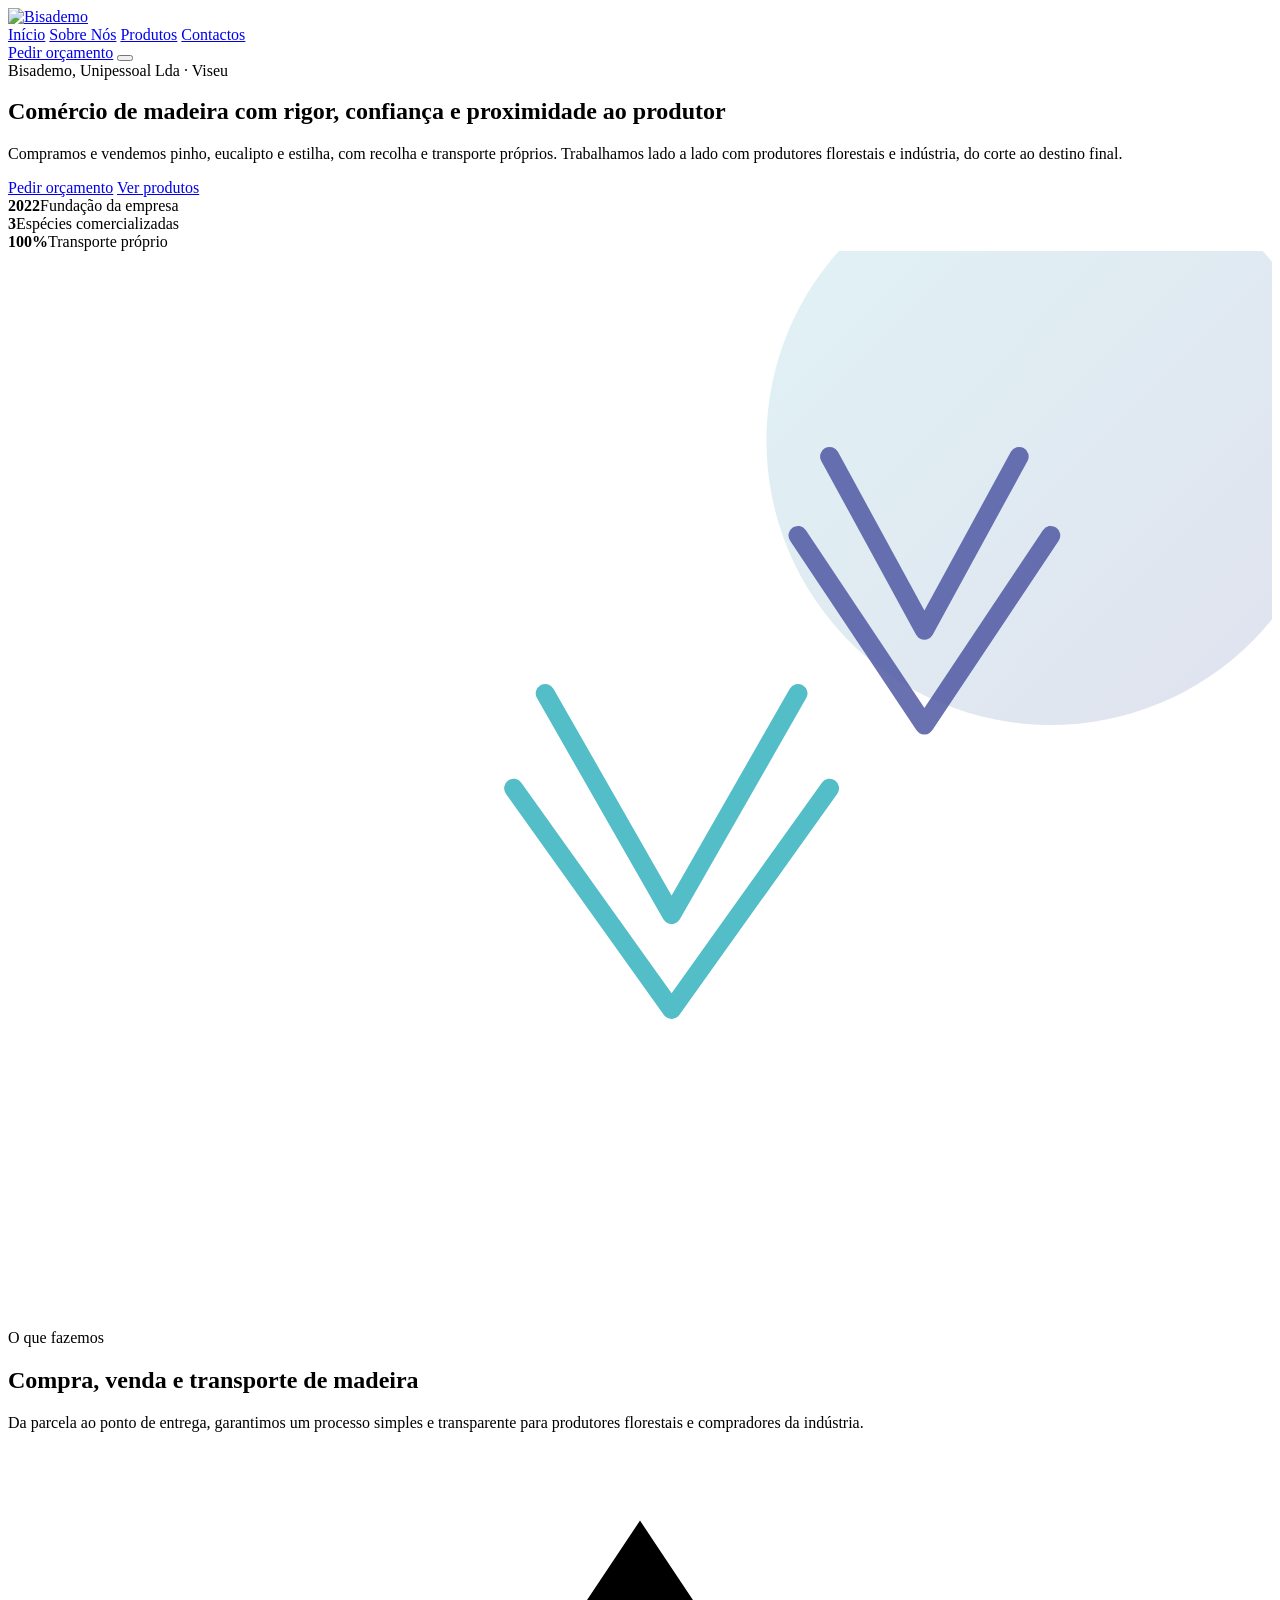
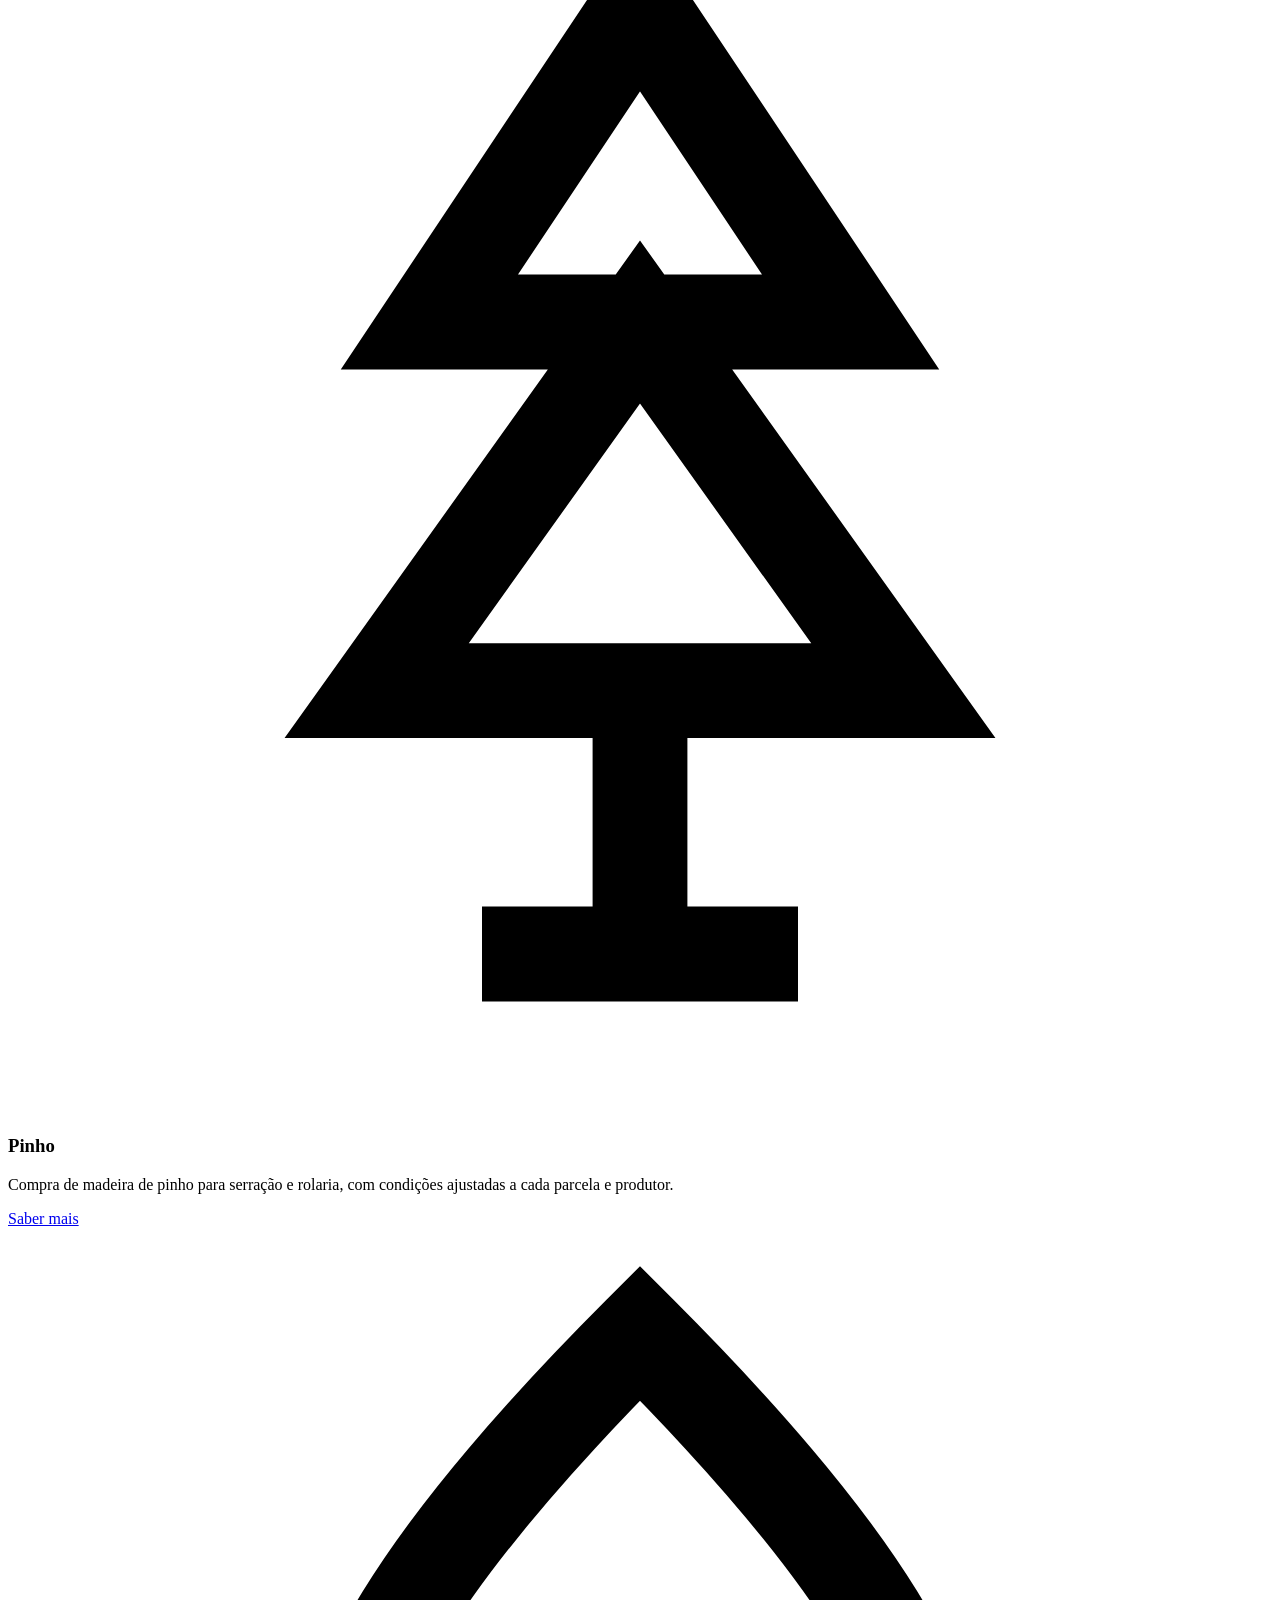
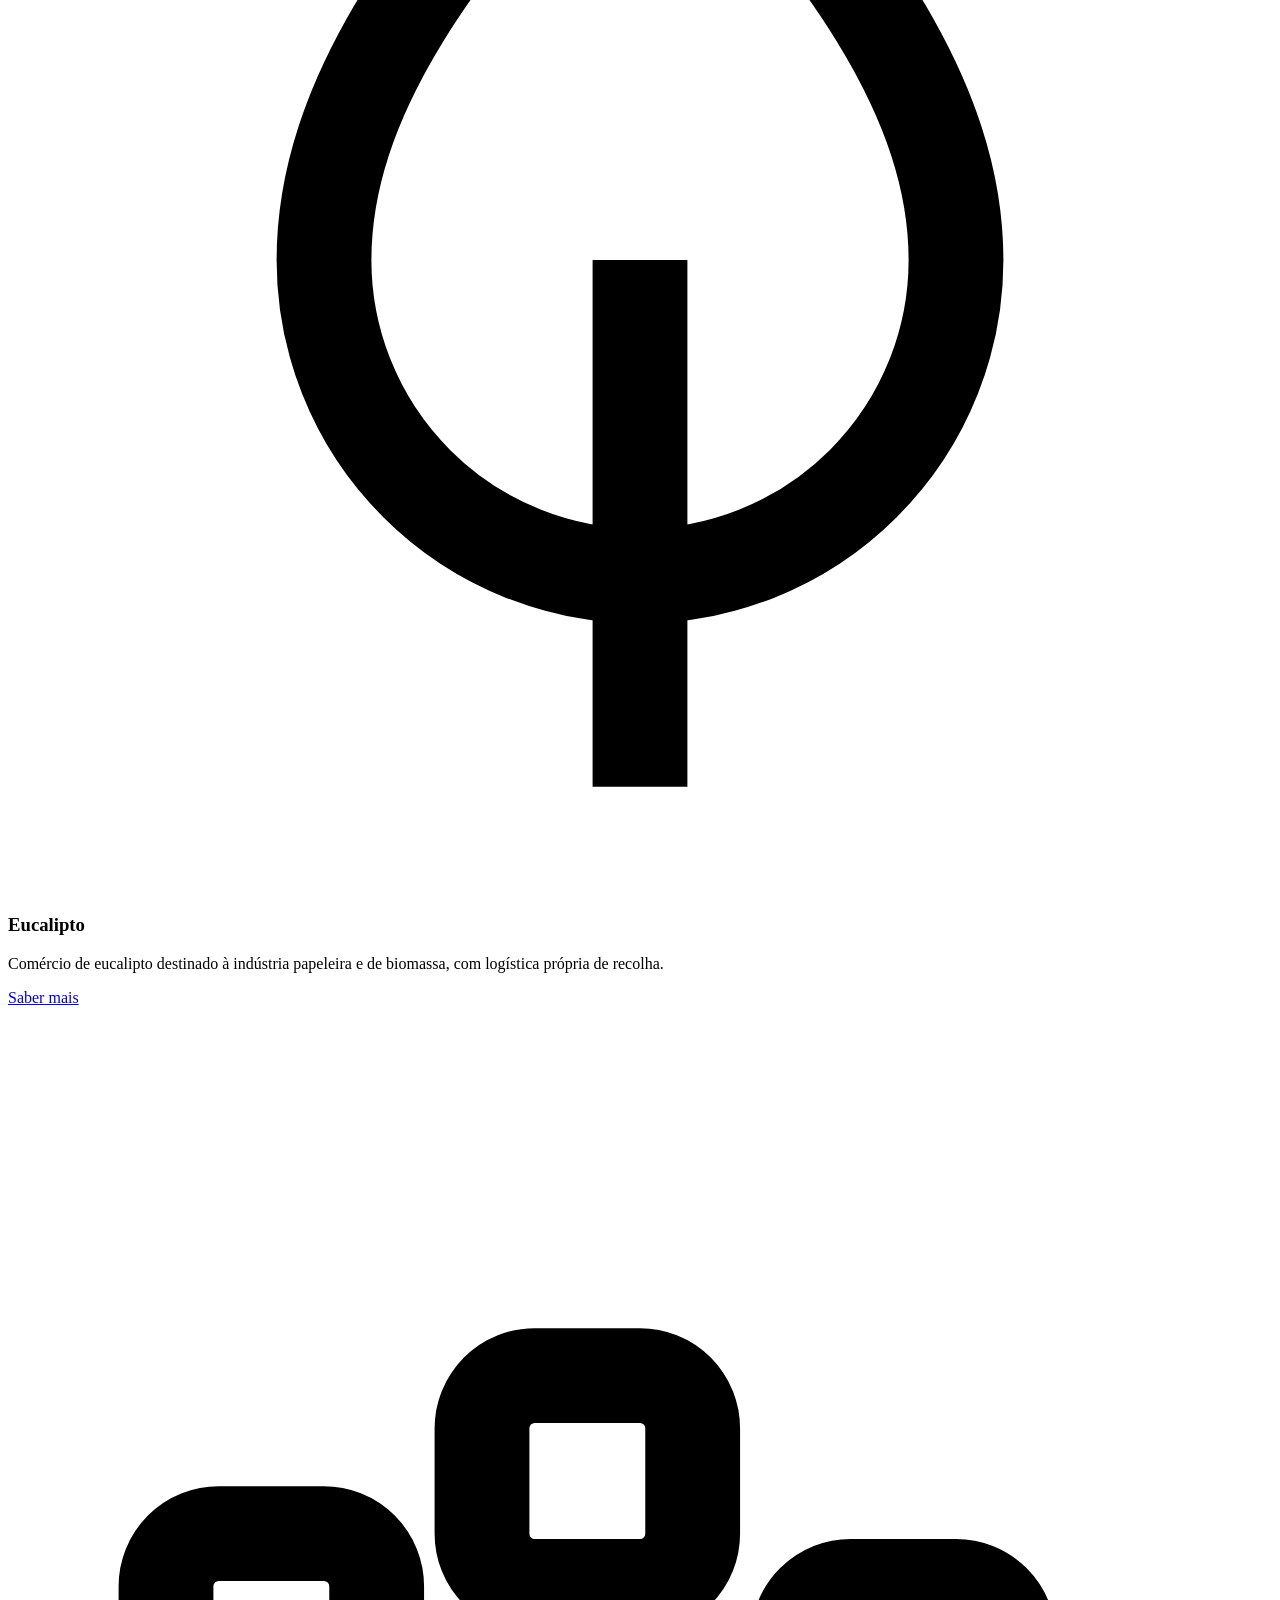
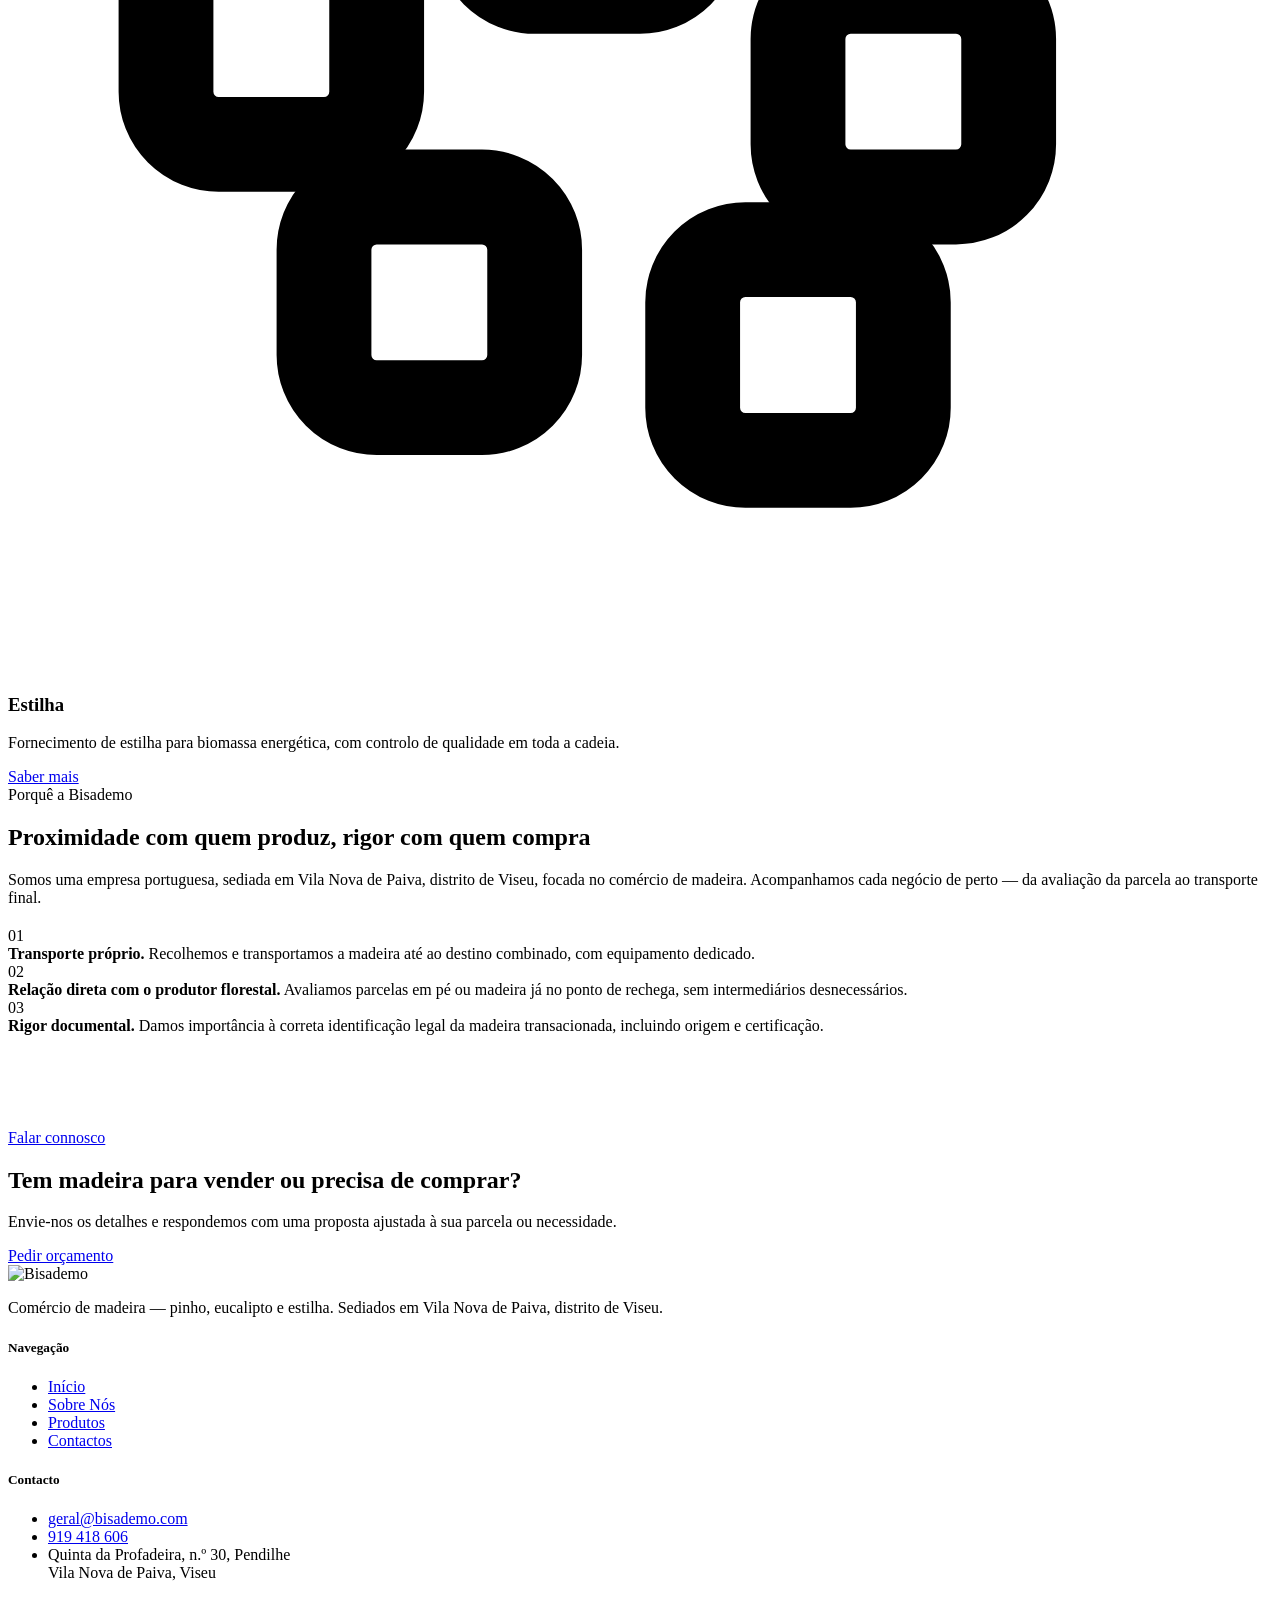
==== index.html @ 95ae955a "Add files via upload" ====
<!DOCTYPE html>
<html lang="pt">
<head>
<meta charset="UTF-8">
<meta name="viewport" content="width=device-width, initial-scale=1.0">
<title>Bisademo — Comércio de Madeira</title>
<meta name="description" content="Bisademo, Unipessoal Lda — comércio de madeira (pinho, eucalipto e estilha) em Viseu, com recolha, transporte e proximidade aos produtores florestais.">
<link rel="icon" type="image/png" href="assets/favicon-32.png">
<link rel="apple-touch-icon" href="assets/favicon-180.png">
<link rel="preconnect" href="https://fonts.googleapis.com">
<link rel="preconnect" href="https://fonts.gstatic.com" crossorigin>
<link href="https://fonts.googleapis.com/css2?family=Inter:wght@400;500;600;700;800&display=swap" rel="stylesheet">
<link rel="stylesheet" href="css/style.css">
</head>
<body>

<header class="site-header">
  <div class="container">
    <a href="index.html" class="brand"><img src="assets/logo.png" alt="Bisademo"></a>
    <nav class="nav-links" id="navLinks">
      <a href="index.html" class="active">Início</a>
      <a href="sobre.html">Sobre Nós</a>
      <a href="produtos.html">Produtos</a>
      <a href="contactos.html">Contactos</a>
    </nav>
    <div class="header-actions">
      <a href="contactos.html" class="btn btn--outline">Pedir orçamento</a>
      <button class="nav-toggle" id="navToggle" aria-label="Abrir menu"><span></span><span></span><span></span></button>
    </div>
  </div>
</header>

<section class="hero">
  <div class="container hero__grid">
    <div>
      <span class="badge-soft">Bisademo, Unipessoal Lda &middot; Viseu</span>
      <h1 style="margin-top:18px;">Comércio de madeira com rigor, confiança e proximidade ao produtor</h1>
      <p class="lede">Compramos e vendemos pinho, eucalipto e estilha, com recolha e transporte próprios. Trabalhamos lado a lado com produtores florestais e indústria, do corte ao destino final.</p>
      <div class="hero-actions">
        <a href="contactos.html" class="btn btn--primary">Pedir orçamento</a>
        <a href="produtos.html" class="btn btn--ghost">Ver produtos</a>
      </div>
      <div class="hero-stats">
        <div><strong>2022</strong><span>Fundação da empresa</span></div>
        <div><strong>3</strong><span>Espécies comercializadas</span></div>
        <div><strong>100%</strong><span>Transporte próprio</span></div>
      </div>
    </div>
    <div class="hero-art">
      <svg viewBox="0 0 400 340" xmlns="http://www.w3.org/2000/svg">
        <defs>
          <linearGradient id="g1" x1="0" y1="0" x2="1" y2="1">
            <stop offset="0" stop-color="#54BEC8"/>
            <stop offset="1" stop-color="#5159A4"/>
          </linearGradient>
        </defs>
        <circle cx="330" cy="60" r="90" fill="url(#g1)" opacity="0.18"/>
        <g fill="none" stroke="#FFFFFF" stroke-width="2" opacity="0.5">
          <path d="M60 270 L60 140" stroke-width="10" stroke-linecap="round"/>
          <path d="M60 140 C10 140 10 90 60 90 C60 40 130 40 130 90 C180 90 180 140 130 140 Z" stroke-width="6"/>
        </g>
        <g transform="translate(150,150)">
          <path d="M60 190 L60 90" stroke="#FFFFFF" stroke-width="12" stroke-linecap="round"/>
          <path d="M60 90 L10 20 M60 90 L110 20 M60 60 L20 -10 M60 60 L100 -10" stroke="#54BEC8" stroke-width="6" fill="none" stroke-linecap="round"/>
        </g>
        <g transform="translate(250,60)">
          <path d="M40 220 L40 90" stroke="#FFFFFF" stroke-width="10" stroke-linecap="round" opacity="0.85"/>
          <path d="M40 90 L0 30 M40 90 L80 30 M40 60 L10 5 M40 60 L70 5" stroke="#5159A4" stroke-width="6" fill="none" stroke-linecap="round" opacity="0.85"/>
        </g>
        <rect x="0" y="300" width="400" height="4" fill="#FFFFFF" opacity="0.2"/>
      </svg>
    </div>
  </div>
</section>

<section class="section section--alt">
  <div class="container">
    <div class="section-head center">
      <div class="eyebrow" style="justify-content:center;">O que fazemos</div>
      <h2>Compra, venda e transporte de madeira</h2>
      <p class="lede center">Da parcela ao ponto de entrega, garantimos um processo simples e transparente para produtores florestais e compradores da indústria.</p>
    </div>
    <div class="grid-3">
      <div class="card">
        <div class="icon-badge">
          <svg viewBox="0 0 24 24" fill="none" stroke="currentColor" stroke-width="1.8"><path d="M12 3l4 6H8l4-6zM12 9l5 7H7l5-7zM12 16v5M9 21h6"/></svg>
        </div>
        <h3>Pinho</h3>
        <p>Compra de madeira de pinho para serração e rolaria, com condições ajustadas a cada parcela e produtor.</p>
        <a href="produtos.html" class="btn btn--outline">Saber mais</a>
      </div>
      <div class="card">
        <div class="icon-badge">
          <svg viewBox="0 0 24 24" fill="none" stroke="currentColor" stroke-width="1.8"><path d="M12 2c4 4 6 7 6 10a6 6 0 1 1-12 0c0-3 2-6 6-10z"/><path d="M12 12v10"/></svg>
        </div>
        <h3>Eucalipto</h3>
        <p>Comércio de eucalipto destinado à indústria papeleira e de biomassa, com logística própria de recolha.</p>
        <a href="produtos.html" class="btn btn--outline">Saber mais</a>
      </div>
      <div class="card">
        <div class="icon-badge">
          <svg viewBox="0 0 24 24" fill="none" stroke="currentColor" stroke-width="1.8"><rect x="3" y="10" width="4" height="4" rx="1"/><rect x="9" y="7" width="4" height="4" rx="1"/><rect x="15" y="11" width="4" height="4" rx="1"/><rect x="6" y="15" width="4" height="4" rx="1"/><rect x="13" y="16" width="4" height="4" rx="1"/></svg>
        </div>
        <h3>Estilha</h3>
        <p>Fornecimento de estilha para biomassa energética, com controlo de qualidade em toda a cadeia.</p>
        <a href="produtos.html" class="btn btn--outline">Saber mais</a>
      </div>
    </div>
  </div>
</section>

<section class="section">
  <div class="container">
    <div class="grid-2" style="align-items:center;">
      <div>
        <div class="eyebrow">Porquê a Bisademo</div>
        <h2>Proximidade com quem produz, rigor com quem compra</h2>
        <p class="lede mt-0">Somos uma empresa portuguesa, sediada em Vila Nova de Paiva, distrito de Viseu, focada no comércio de madeira. Acompanhamos cada negócio de perto — da avaliação da parcela ao transporte final.</p>
        <div style="margin-top:20px;">
          <div class="value-row">
            <div class="num">01</div>
            <div><strong>Transporte próprio.</strong> Recolhemos e transportamos a madeira até ao destino combinado, com equipamento dedicado.</div>
          </div>
          <div class="value-row">
            <div class="num">02</div>
            <div><strong>Relação direta com o produtor florestal.</strong> Avaliamos parcelas em pé ou madeira já no ponto de rechega, sem intermediários desnecessários.</div>
          </div>
          <div class="value-row">
            <div class="num">03</div>
            <div><strong>Rigor documental.</strong> Damos importância à correta identificação legal da madeira transacionada, incluindo origem e certificação.</div>
          </div>
        </div>
      </div>
      <div class="card" style="background: linear-gradient(160deg, var(--navy-dark), var(--navy)); color:#fff; border:none;">
        <h3 style="color:#fff;">A caminho de uma nova plataforma</h3>
        <p style="color:rgba(255,255,255,0.78);">Estamos a preparar uma forma ainda mais direta de ligar produtores florestais a compradores de madeira. Fique a par das novidades através do nosso contacto.</p>
        <a href="contactos.html" class="btn btn--ghost">Falar connosco</a>
      </div>
    </div>
  </div>
</section>

<section class="section section--alt">
  <div class="container">
    <div class="cta-band">
      <div>
        <h2>Tem madeira para vender ou precisa de comprar?</h2>
        <p>Envie-nos os detalhes e respondemos com uma proposta ajustada à sua parcela ou necessidade.</p>
      </div>
      <a href="contactos.html" class="btn btn--primary">Pedir orçamento</a>
    </div>
  </div>
</section>

<footer class="site-footer">
  <div class="container">
    <div class="footer-grid">
      <div>
        <img src="assets/logo-white.png" alt="Bisademo">
        <p>Comércio de madeira — pinho, eucalipto e estilha. Sediados em Vila Nova de Paiva, distrito de Viseu.</p>
      </div>
      <div>
        <h5>Navegação</h5>
        <ul>
          <li><a href="index.html">Início</a></li>
          <li><a href="sobre.html">Sobre Nós</a></li>
          <li><a href="produtos.html">Produtos</a></li>
          <li><a href="contactos.html">Contactos</a></li>
        </ul>
      </div>
      <div>
        <h5>Contacto</h5>
        <ul>
          <li><a href="mailto:geral@bisademo.com">geral@bisademo.com</a></li>
          <li><a href="tel:+351919418606">919 418 606</a></li>
          <li>Quinta da Profadeira, n.º 30, Pendilhe<br>Vila Nova de Paiva, Viseu</li>
        </ul>
      </div>
    </div>
    <div class="footer-bottom">
      <span>&copy; <span id="year"></span> Bisademo, Unipessoal Lda &middot; NIPC 516759949</span>
      <span>Feito com dedicação em Viseu</span>
    </div>
  </div>
</footer>

<script src="js/main.js"></script>
</body>
</html>
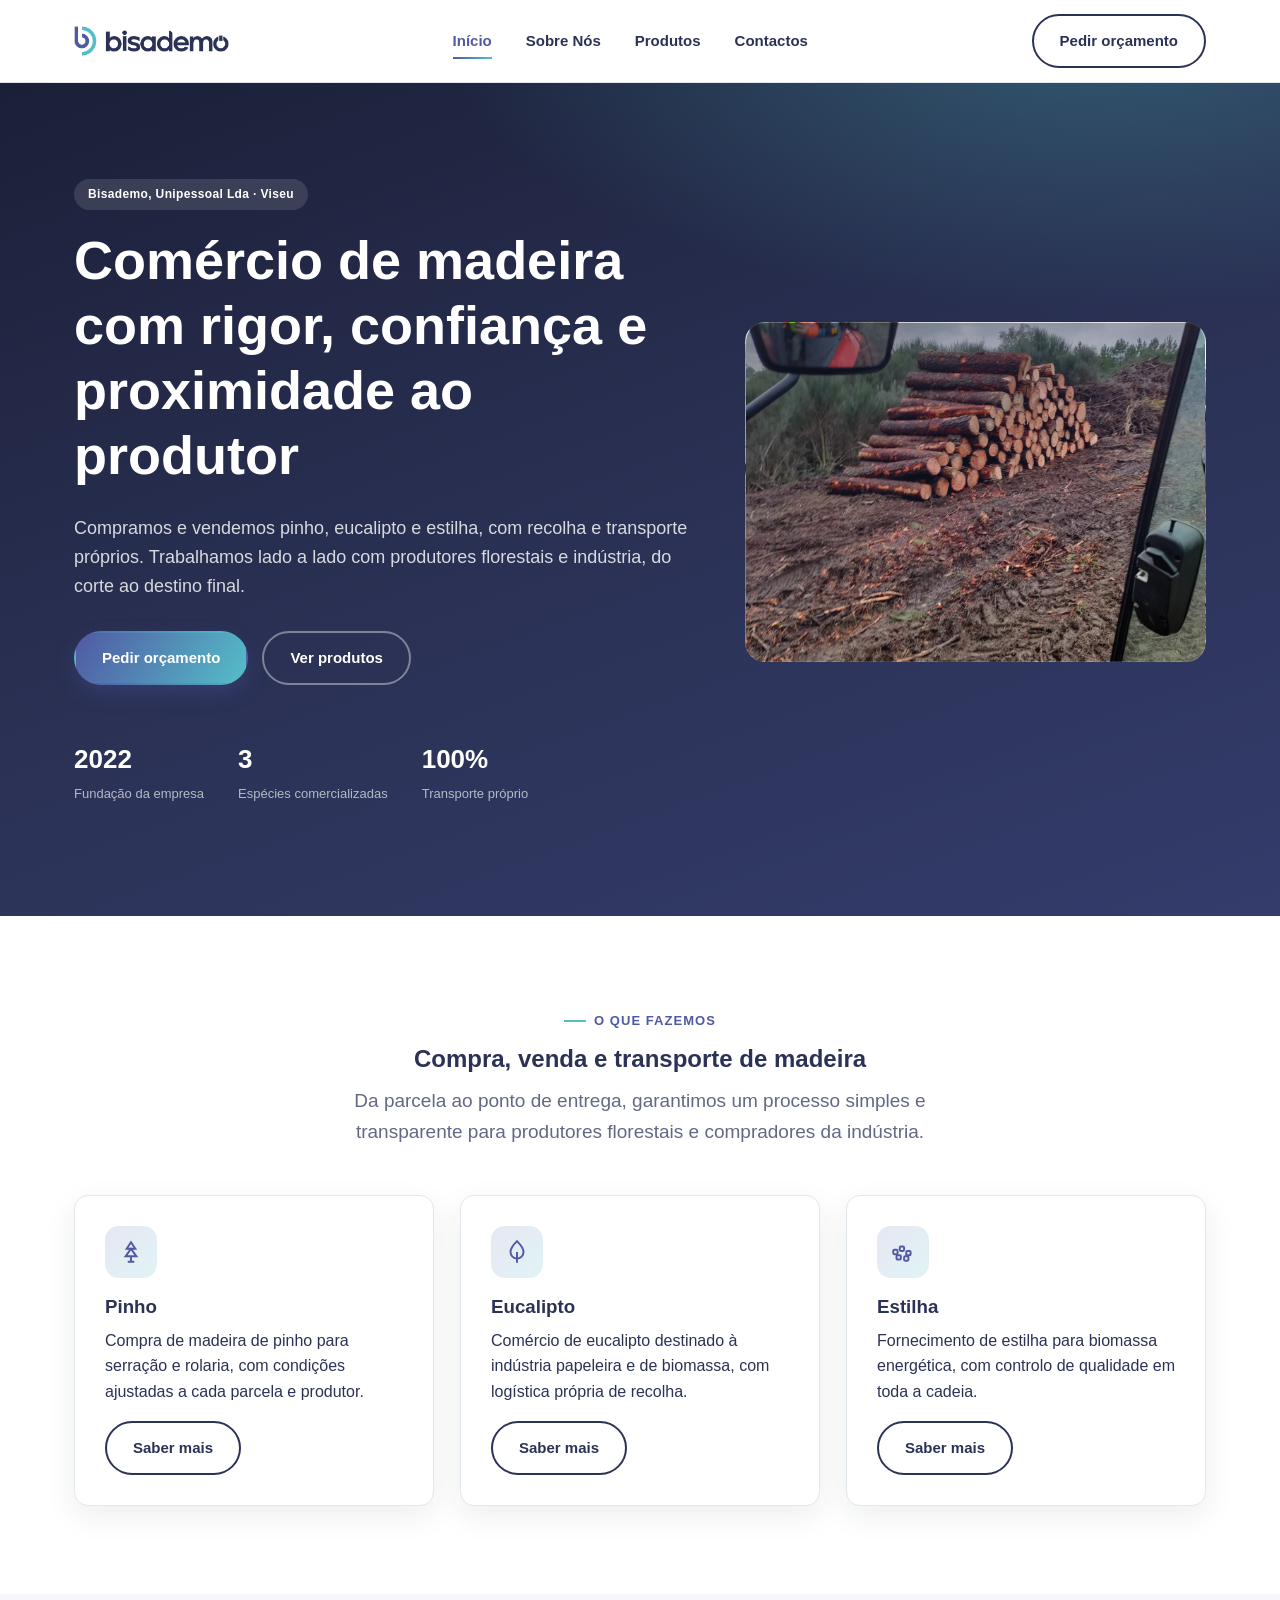
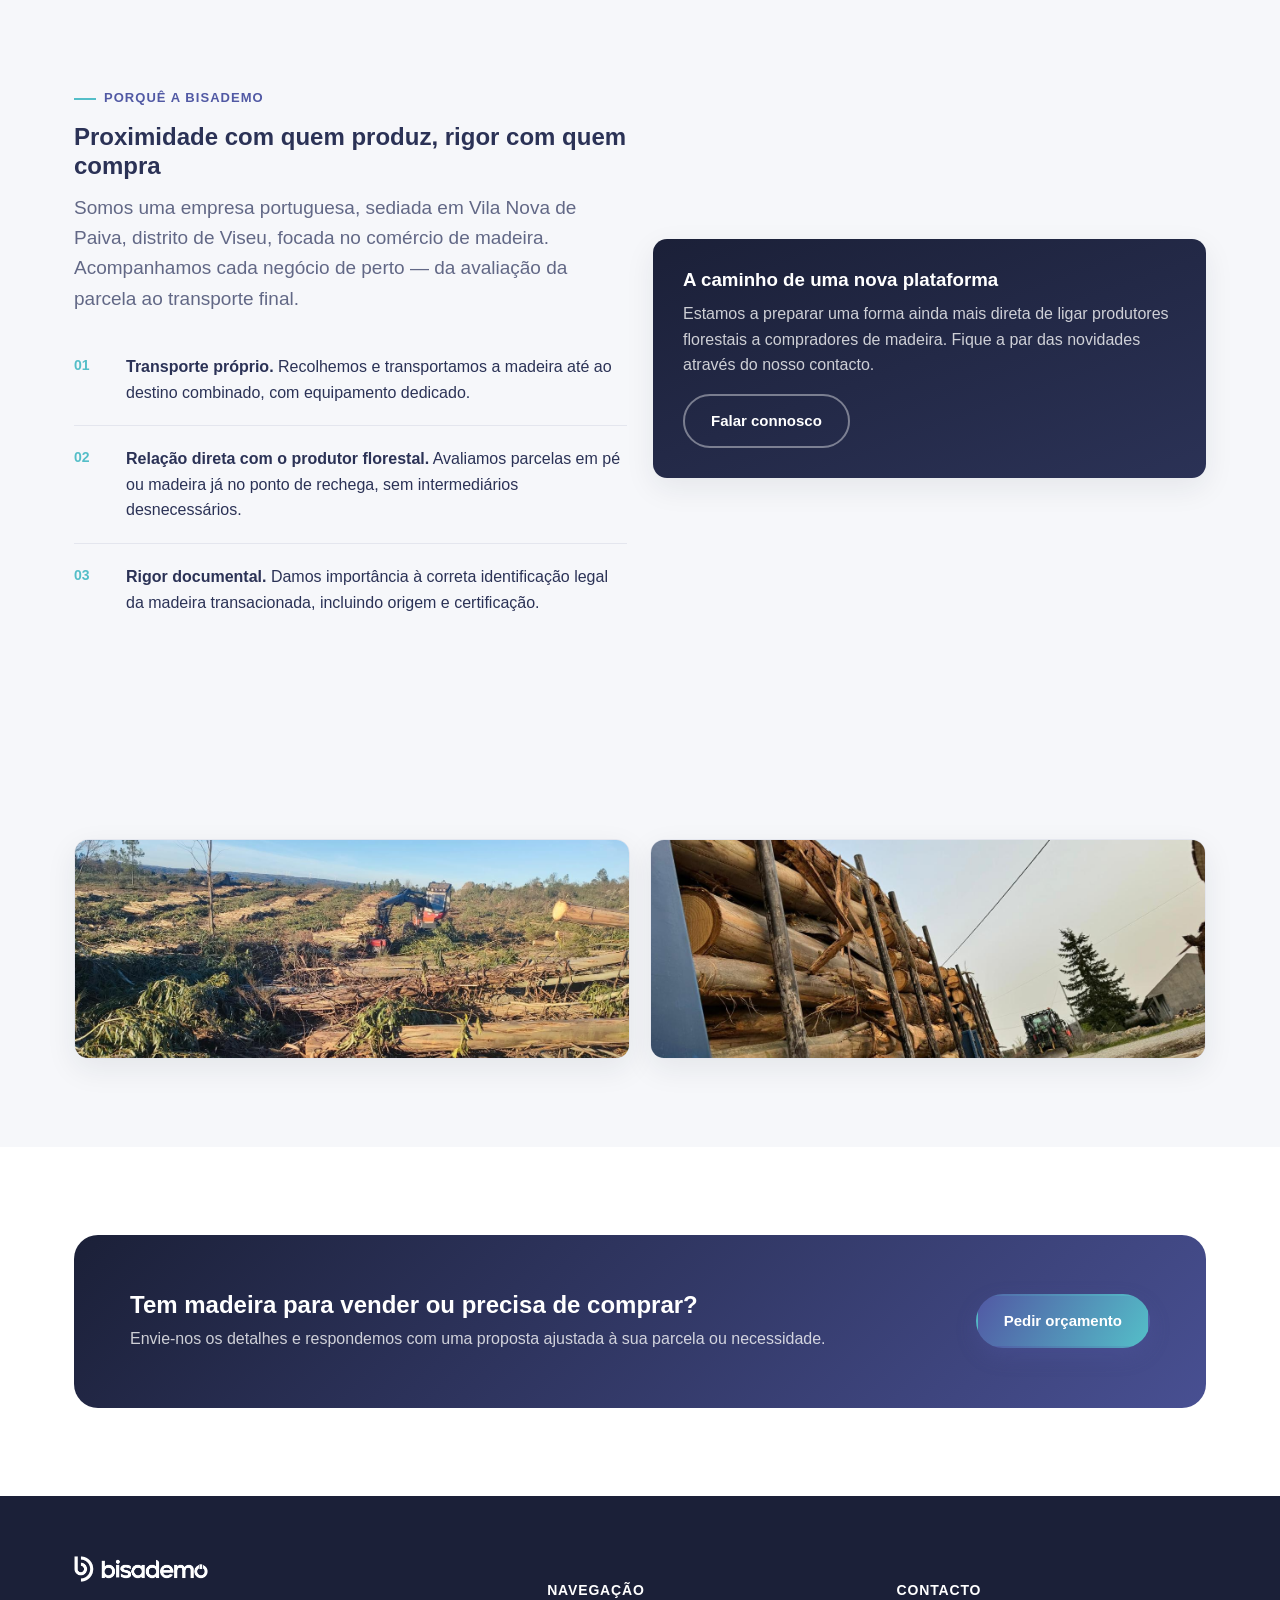
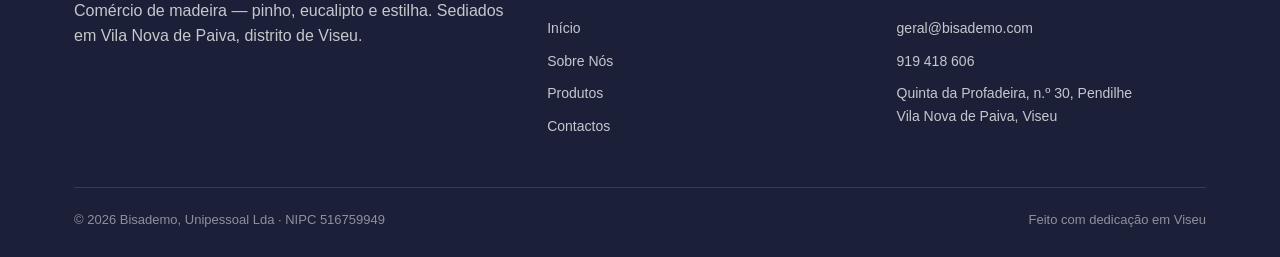
==== commit e9876295: "Add files via upload" ====
--- a/index.html
+++ b/index.html
@@ -46,30 +46,7 @@
         <div><strong>100%</strong><span>Transporte próprio</span></div>
       </div>
     </div>
-    <div class="hero-art">
-      <svg viewBox="0 0 400 340" xmlns="http://www.w3.org/2000/svg">
-        <defs>
-          <linearGradient id="g1" x1="0" y1="0" x2="1" y2="1">
-            <stop offset="0" stop-color="#54BEC8"/>
-            <stop offset="1" stop-color="#5159A4"/>
-          </linearGradient>
-        </defs>
-        <circle cx="330" cy="60" r="90" fill="url(#g1)" opacity="0.18"/>
-        <g fill="none" stroke="#FFFFFF" stroke-width="2" opacity="0.5">
-          <path d="M60 270 L60 140" stroke-width="10" stroke-linecap="round"/>
-          <path d="M60 140 C10 140 10 90 60 90 C60 40 130 40 130 90 C180 90 180 140 130 140 Z" stroke-width="6"/>
-        </g>
-        <g transform="translate(150,150)">
-          <path d="M60 190 L60 90" stroke="#FFFFFF" stroke-width="12" stroke-linecap="round"/>
-          <path d="M60 90 L10 20 M60 90 L110 20 M60 60 L20 -10 M60 60 L100 -10" stroke="#54BEC8" stroke-width="6" fill="none" stroke-linecap="round"/>
-        </g>
-        <g transform="translate(250,60)">
-          <path d="M40 220 L40 90" stroke="#FFFFFF" stroke-width="10" stroke-linecap="round" opacity="0.85"/>
-          <path d="M40 90 L0 30 M40 90 L80 30 M40 60 L10 5 M40 60 L70 5" stroke="#5159A4" stroke-width="6" fill="none" stroke-linecap="round" opacity="0.85"/>
-        </g>
-        <rect x="0" y="300" width="400" height="4" fill="#FFFFFF" opacity="0.2"/>
-      </svg>
-    </div>
+    <div class="hero-art has-photo" style="background-image:url('assets/photos/op-pilha-pinho-operador.jpg');" role="img" aria-label="Operador florestal a preparar o transporte de madeira de pinho recém-abatida"></div>
   </div>
 </section>
 
@@ -140,6 +117,15 @@
   </div>
 </section>
 
+<section class="section">
+  <div class="container">
+    <div class="photo-strip">
+      <div class="feature-photo"><img src="assets/photos/op-eucalipto-corte-campo.jpg" alt="Parcela de eucalipto em exploração pela Bisademo"></div>
+      <div class="feature-photo"><img src="assets/photos/op-reboque-estrada2.jpg" alt="Transporte de equipamento florestal em estrada"></div>
+    </div>
+  </div>
+</section>
+
 <section class="section section--alt">
   <div class="container">
     <div class="cta-band">
--- a/css/style.css
+++ b/css/style.css
@@ -0,0 +1,363 @@
+/* ===========================================================
+   Bisademo — folha de estilos principal
+   =========================================================== */
+
+:root{
+  --navy: #2B3256;
+  --navy-dark: #1B2038;
+  --purple: #5159A4;
+  --teal: #54BEC8;
+  --bg: #F6F7FA;
+  --white: #FFFFFF;
+  --ink-soft: #626886;
+  --border: #E4E6EE;
+  --radius: 14px;
+  --shadow: 0 10px 30px rgba(27,32,56,0.08);
+  --max-width: 1180px;
+}
+
+*, *::before, *::after{ box-sizing: border-box; }
+html{ scroll-behavior: smooth; }
+body{
+  margin:0;
+  font-family: 'Inter', -apple-system, BlinkMacSystemFont, 'Segoe UI', Roboto, Helvetica, Arial, sans-serif;
+  color: var(--navy);
+  background: var(--bg);
+  line-height: 1.6;
+  -webkit-font-smoothing: antialiased;
+}
+img{ max-width:100%; display:block; }
+a{ color: inherit; text-decoration:none; }
+ul{ margin:0; padding:0; list-style:none; }
+h1,h2,h3,h4{ margin:0 0 .5em 0; line-height:1.2; font-weight:700; }
+p{ margin:0 0 1em 0; }
+.container{
+  max-width: var(--max-width);
+  margin: 0 auto;
+  padding: 0 24px;
+}
+.section{ padding: 88px 0; }
+.section--tight{ padding: 56px 0; }
+.section--alt{ background: var(--white); }
+.eyebrow{
+  display:inline-flex;
+  align-items:center;
+  gap:8px;
+  font-size: 13px;
+  font-weight: 700;
+  letter-spacing: .08em;
+  text-transform: uppercase;
+  color: var(--purple);
+  margin-bottom: 14px;
+}
+.eyebrow::before{
+  content:"";
+  width:22px; height:2px;
+  background: var(--teal);
+  display:inline-block;
+}
+.lede{
+  font-size: 19px;
+  color: var(--ink-soft);
+  max-width: 640px;
+}
+.center{ text-align:center; margin-left:auto; margin-right:auto; }
+
+/* ---------- Buttons ---------- */
+.btn{
+  display:inline-flex;
+  align-items:center;
+  justify-content:center;
+  gap:8px;
+  padding: 13px 26px;
+  border-radius: 999px;
+  font-weight: 600;
+  font-size: 15px;
+  border: 2px solid transparent;
+  cursor:pointer;
+  transition: transform .15s ease, box-shadow .15s ease, background .15s ease, color .15s ease;
+  white-space: nowrap;
+}
+.btn--primary{
+  background: linear-gradient(120deg, var(--purple), var(--teal));
+  color: var(--white);
+  box-shadow: 0 8px 20px rgba(81,89,164,0.28);
+}
+.btn--primary:hover{ transform: translateY(-2px); box-shadow: 0 12px 26px rgba(81,89,164,0.36); }
+.btn--ghost{
+  background: transparent;
+  border-color: rgba(255,255,255,0.4);
+  color: var(--white);
+}
+.btn--ghost:hover{ background: rgba(255,255,255,0.12); }
+.btn--outline{
+  background: transparent;
+  border-color: var(--navy);
+  color: var(--navy);
+}
+.btn--outline:hover{ background: var(--navy); color: var(--white); }
+.btn--block{ width:100%; }
+
+/* ---------- Header ---------- */
+.site-header{
+  position: sticky; top:0; z-index: 50;
+  background: rgba(255,255,255,0.92);
+  backdrop-filter: blur(8px);
+  border-bottom: 1px solid var(--border);
+}
+.site-header .container{
+  display:flex; align-items:center; justify-content:space-between;
+  height: 82px;
+}
+.brand img{ height: 30px; }
+.nav-links{ display:flex; align-items:center; gap:34px; }
+.nav-links a{
+  font-weight: 600; font-size: 15px; color: var(--navy);
+  position: relative; padding: 6px 0;
+}
+.nav-links a::after{
+  content:""; position:absolute; left:0; bottom:0; height:2px; width:0;
+  background: linear-gradient(120deg, var(--purple), var(--teal));
+  transition: width .2s ease;
+}
+.nav-links a:hover::after, .nav-links a.active::after{ width:100%; }
+.nav-links a.active{ color: var(--purple); }
+.header-actions{ display:flex; align-items:center; gap:18px; }
+.nav-toggle{ display:none; background:none; border:none; cursor:pointer; padding:6px; }
+.nav-toggle span{ display:block; width:24px; height:2px; background:var(--navy); margin:5px 0; border-radius:2px; }
+
+@media (max-width: 860px){
+  .nav-toggle{ display:block; }
+  .nav-links{
+    position: fixed; top:82px; left:0; right:0;
+    background: var(--white);
+    flex-direction: column;
+    align-items: flex-start;
+    gap: 4px;
+    padding: 12px 24px 24px;
+    border-bottom: 1px solid var(--border);
+    transform: translateY(-8px);
+    opacity: 0;
+    pointer-events: none;
+    transition: all .18s ease;
+  }
+  .nav-links.is-open{ transform: translateY(0); opacity:1; pointer-events:auto; }
+  .nav-links a{ padding: 12px 0; width:100%; border-bottom: 1px solid var(--border); }
+  .header-actions .btn{ display:none; }
+}
+
+/* ---------- Hero ---------- */
+.hero{
+  position: relative;
+  overflow: hidden;
+  background: radial-gradient(1100px 520px at 85% -10%, rgba(84,190,200,0.35), transparent 60%),
+              linear-gradient(160deg, var(--navy-dark) 0%, var(--navy) 55%, #333c6b 100%);
+  color: var(--white);
+  padding: 96px 0 110px;
+}
+.hero__grid{
+  display:grid; grid-template-columns: 1.15fr 0.85fr; gap: 48px; align-items:center;
+}
+.hero h1{ font-size: clamp(34px, 4.6vw, 54px); }
+.hero .lede{ color: rgba(255,255,255,0.82); font-size: 18px; }
+.hero-actions{ display:flex; gap:14px; margin-top: 30px; flex-wrap:wrap; }
+.hero-stats{ display:flex; gap: 34px; margin-top: 54px; flex-wrap:wrap; }
+.hero-stats div strong{ display:block; font-size: 26px; }
+.hero-stats div span{ font-size: 13px; color: rgba(255,255,255,0.65); }
+.hero-art{
+  position:relative; height: 340px; border-radius: 20px; overflow:hidden;
+  background: linear-gradient(150deg, rgba(255,255,255,0.08), rgba(255,255,255,0.02));
+  border: 1px solid rgba(255,255,255,0.14);
+}
+.hero-art svg{ position:absolute; inset:0; width:100%; height:100%; }
+
+@media (max-width: 860px){
+  .hero__grid{ grid-template-columns: 1fr; }
+  .hero-art{ height: 220px; order:-1; }
+}
+
+/* ---------- Page hero (sub-pages) ---------- */
+.page-hero{
+  background: linear-gradient(160deg, var(--navy-dark), var(--navy));
+  color: var(--white);
+  padding: 74px 0 66px;
+}
+.page-hero h1{ font-size: clamp(30px, 4vw, 44px); }
+.page-hero .lede{ color: rgba(255,255,255,0.78); }
+.breadcrumb{ font-size: 13px; color: rgba(255,255,255,0.55); margin-bottom: 14px; }
+.breadcrumb a{ color: rgba(255,255,255,0.85); }
+.breadcrumb a:hover{ text-decoration: underline; }
+
+/* ---------- Cards / grids ---------- */
+.grid-3{ display:grid; grid-template-columns: repeat(3,1fr); gap: 26px; }
+.grid-2{ display:grid; grid-template-columns: repeat(2,1fr); gap: 26px; }
+@media (max-width: 860px){ .grid-3, .grid-2{ grid-template-columns: 1fr; } }
+
+.card{
+  background: var(--white);
+  border: 1px solid var(--border);
+  border-radius: var(--radius);
+  padding: 30px;
+  box-shadow: var(--shadow);
+}
+.card--flat{ box-shadow:none; }
+.icon-badge{
+  width: 52px; height:52px; border-radius: 14px;
+  display:flex; align-items:center; justify-content:center;
+  background: linear-gradient(135deg, rgba(81,89,164,0.14), rgba(84,190,200,0.18));
+  color: var(--purple); margin-bottom: 18px;
+}
+.icon-badge svg{ width:26px; height:26px; }
+
+.section-head{ max-width: 640px; margin-bottom: 48px; }
+.section-head.center{ margin-left:auto; margin-right:auto; text-align:center; }
+
+/* ---------- Product cards ---------- */
+.product-card{
+  background: var(--white);
+  border-radius: var(--radius);
+  border: 1px solid var(--border);
+  overflow:hidden;
+  box-shadow: var(--shadow);
+  display:flex; flex-direction:column;
+}
+.product-card__art{
+  height: 150px;
+  display:flex; align-items:center; justify-content:center;
+}
+.product-card__art svg{ width: 82px; height:82px; }
+.product-card__body{ padding: 26px 26px 30px; flex:1; display:flex; flex-direction:column; }
+.tag-row{ display:flex; gap:8px; flex-wrap:wrap; margin: 14px 0 18px; }
+.tag{
+  font-size: 12px; font-weight:700; padding: 5px 11px; border-radius:999px;
+  background: rgba(84,190,200,0.14); color:#177078;
+}
+.product-card__body .btn{ margin-top:auto; align-self:flex-start; }
+
+/* ---------- Team ---------- */
+.team-card{
+  background: var(--white);
+  border-radius: var(--radius);
+  border: 1px solid var(--border);
+  box-shadow: var(--shadow);
+  overflow:hidden;
+  text-align:center;
+}
+.team-card__photo{
+  height: 190px;
+  background: linear-gradient(150deg, var(--navy-dark), var(--purple));
+  display:flex; align-items:center; justify-content:center;
+  color: var(--white); font-size: 42px; font-weight:700;
+  letter-spacing: .04em;
+}
+.team-card__body{ padding: 26px; }
+.team-card__role{ color: var(--purple); font-weight:700; font-size:13px; text-transform:uppercase; letter-spacing:.06em; margin-bottom:10px; }
+.team-card__contacts{ margin-top:16px; font-size:14px; color:var(--ink-soft); }
+.team-card__contacts a{ display:block; margin-top:4px; }
+.team-card__contacts a:hover{ color: var(--purple); }
+
+/* ---------- Timeline / values ---------- */
+.value-row{ display:flex; gap:18px; padding: 20px 0; border-top: 1px solid var(--border); }
+.value-row:first-child{ border-top:none; }
+.value-row .num{ font-weight:800; font-size:14px; color: var(--teal); min-width: 34px; }
+
+/* ---------- CTA band ---------- */
+.cta-band{
+  border-radius: 24px;
+  background: linear-gradient(135deg, var(--navy-dark), var(--purple) 120%);
+  color: var(--white);
+  padding: 56px;
+  display:flex; align-items:center; justify-content:space-between; gap: 30px; flex-wrap:wrap;
+}
+.cta-band h2{ margin-bottom:6px; }
+.cta-band p{ color: rgba(255,255,255,0.78); margin:0; }
+
+/* ---------- Contact ---------- */
+.contact-grid{ display:grid; grid-template-columns: 1fr 1fr; gap: 40px; align-items:flex-start; }
+@media (max-width: 860px){ .contact-grid{ grid-template-columns:1fr; } }
+.info-item{ display:flex; gap:16px; padding: 18px 0; border-top:1px solid var(--border); }
+.info-item:first-child{ border-top:none; }
+.info-item .icon-badge{ margin-bottom:0; flex-shrink:0; }
+.info-item h4{ margin-bottom:4px; }
+.info-item p{ margin:0; color: var(--ink-soft); }
+
+.form-field{ margin-bottom: 18px; }
+.form-field label{ display:block; font-weight:600; font-size:14px; margin-bottom:7px; }
+.form-field input, .form-field select, .form-field textarea{
+  width:100%; padding: 13px 14px; border-radius: 10px; border: 1.5px solid var(--border);
+  font-family: inherit; font-size: 15px; color: var(--navy); background: var(--white);
+}
+.form-field input:focus, .form-field select:focus, .form-field textarea:focus{
+  outline: none; border-color: var(--purple);
+}
+.form-row{ display:grid; grid-template-columns: 1fr 1fr; gap: 16px; }
+@media (max-width:600px){ .form-row{ grid-template-columns:1fr; } }
+.map-embed{ border-radius: var(--radius); overflow:hidden; border:1px solid var(--border); box-shadow: var(--shadow); }
+.map-embed iframe{ width:100%; height: 320px; border:0; display:block; }
+
+.form-note{ font-size: 13px; color: var(--ink-soft); margin-top: 10px; }
+#form-status{ margin-top:14px; font-size:14px; font-weight:600; display:none; }
+#form-status.is-success{ display:block; color:#1c8a5e; }
+#form-status.is-error{ display:block; color:#c0392b; }
+
+/* ---------- Footer ---------- */
+.site-footer{ background: var(--navy-dark); color: rgba(255,255,255,0.75); padding: 60px 0 26px; }
+.footer-grid{ display:grid; grid-template-columns: 1.4fr 1fr 1fr; gap: 40px; padding-bottom: 40px; }
+@media (max-width: 760px){ .footer-grid{ grid-template-columns: 1fr; gap:30px; } }
+.footer-grid img{ height: 26px; margin-bottom: 16px; }
+.footer-grid h5{ color: var(--white); font-size:14px; text-transform:uppercase; letter-spacing:.06em; margin-bottom:16px; }
+.footer-grid ul li{ margin-bottom: 10px; font-size:14px; }
+.footer-grid ul li a:hover{ color: var(--teal); }
+.footer-bottom{
+  border-top: 1px solid rgba(255,255,255,0.12);
+  padding-top: 22px;
+  display:flex; justify-content:space-between; flex-wrap:wrap; gap:10px;
+  font-size: 13px; color: rgba(255,255,255,0.5);
+}
+
+/* ---------- Photo elements ---------- */
+.hero-art.has-photo{
+  background-size: cover;
+  background-position: center;
+}
+.hero-art.has-photo::after{
+  content:"";
+  position:absolute; inset:0;
+  background: linear-gradient(160deg, rgba(27,32,56,0.55), rgba(81,89,164,0.15) 60%, transparent);
+}
+
+.product-card__art.has-photo{
+  background-size: cover;
+  background-position: center;
+  position: relative;
+  height: 168px;
+}
+.product-card__art.has-photo svg{ display:none; }
+
+.feature-photo{
+  border-radius: var(--radius);
+  overflow: hidden;
+  box-shadow: var(--shadow);
+  border: 1px solid var(--border);
+}
+.feature-photo img{ width:100%; height:100%; object-fit: cover; display:block; }
+
+.photo-strip{ display:grid; grid-template-columns: 1fr 1fr; gap: 20px; margin-top: 28px; }
+.photo-strip .feature-photo{ height: 220px; }
+@media (max-width: 760px){ .photo-strip{ grid-template-columns:1fr; } }
+
+.photo-grid{ display:grid; grid-template-columns: repeat(3, 1fr); gap: 18px; }
+.photo-grid .feature-photo{ height: 210px; }
+.photo-grid figure{ margin:0; }
+.photo-grid figcaption{
+  margin-top: 8px; font-size: 13px; color: var(--ink-soft); text-align:center;
+}
+@media (max-width: 860px){ .photo-grid{ grid-template-columns: repeat(2, 1fr); } }
+@media (max-width: 560px){ .photo-grid{ grid-template-columns: 1fr; } }
+
+/* ---------- Utilities ---------- */
+.mt-0{ margin-top:0; }
+.badge-soft{
+  display:inline-block; padding:6px 14px; border-radius:999px; font-size:12px; font-weight:700;
+  background: rgba(255,255,255,0.12); color:#fff; letter-spacing:.03em;
+}
